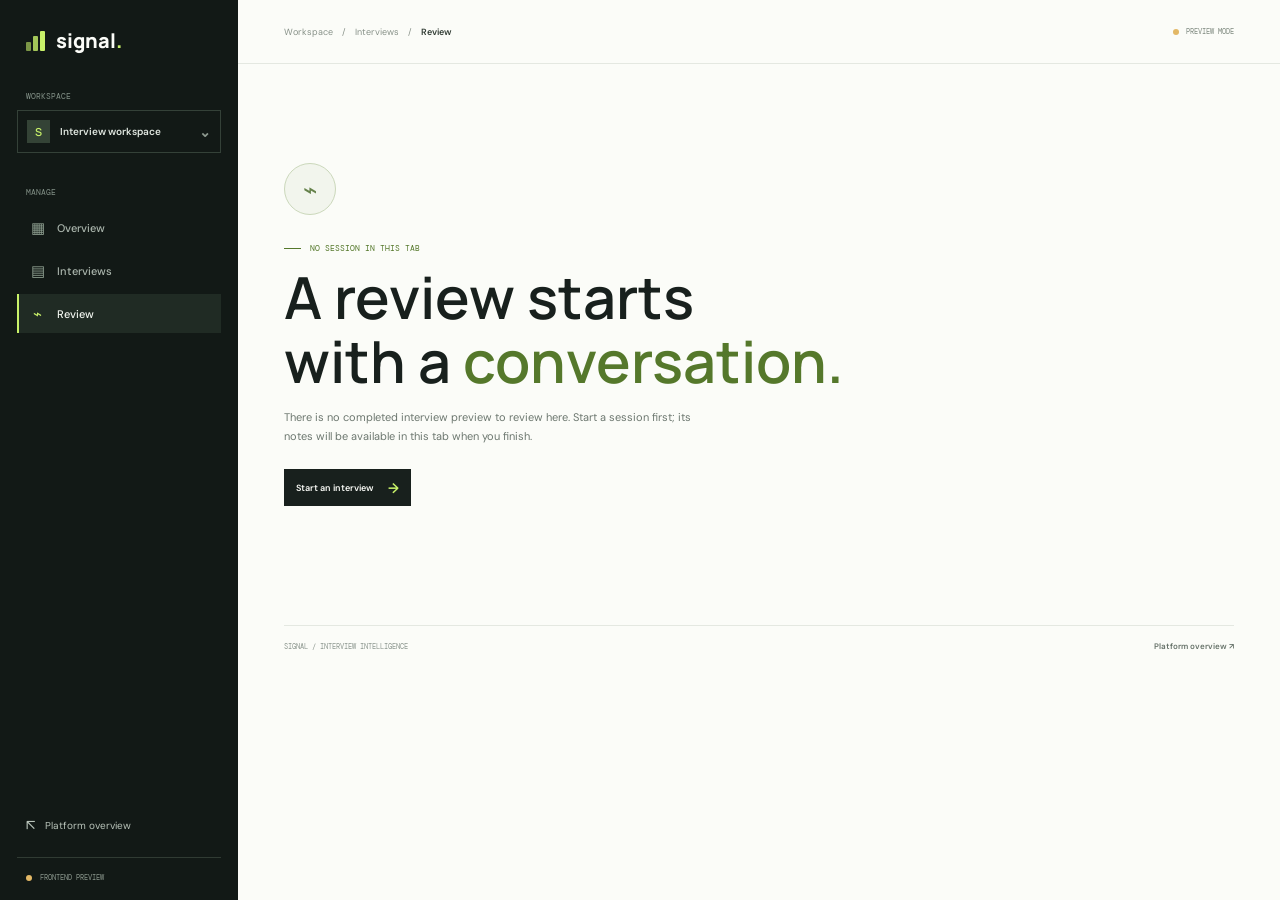
==== frontend/html/result.html @ 8711a0a1 "first commit" ====
<!doctype html>
<html lang="en">
<head>
	<meta charset="utf-8">
	<meta name="viewport" content="width=device-width, initial-scale=1">
	<meta name="theme-color" content="#121916">
	<meta name="description" content="Review interview notes and evaluation status in your Signal workspace.">
	<title>Interview review | Signal</title>
	<link rel="preconnect" href="https://fonts.googleapis.com">
	<link rel="preconnect" href="https://fonts.gstatic.com" crossorigin>
	<link href="https://fonts.googleapis.com/css2?family=DM+Mono:wght@400;500&family=DM+Sans:wght@400;500;600;700&family=Manrope:wght@400;500;600;700;800&display=swap" rel="stylesheet">
	<link rel="stylesheet" href="../css/result.css">
	<script src="../js/result.js" defer></script>
</head>
<body>
	<a class="skip-link" href="#main-content">Skip to interview review</a>
	<div class="app-shell">
		<aside class="sidebar" id="sidebar" aria-label="Workspace navigation">
			<a class="brand" href="index.html" aria-label="Signal home"><span class="brand-mark" aria-hidden="true"><i></i><i></i><i></i></span><span>signal<span class="brand-period">.</span></span></a>
			<div class="workspace-label">WORKSPACE</div>
			<div class="workspace-name"><span class="workspace-icon" aria-hidden="true">S</span><span>Interview workspace</span><span class="workspace-caret" aria-hidden="true">⌄</span></div>
			<nav class="side-nav" aria-label="Workspace navigation">
				<span class="nav-group-label">MANAGE</span>
				<a class="nav-link" href="dashboard.html"><span class="nav-icon" aria-hidden="true">▦</span>Overview</a>
				<a class="nav-link" href="interview.html"><span class="nav-icon" aria-hidden="true">▤</span>Interviews</a>
				<a class="nav-link is-active" href="#review" aria-current="page"><span class="nav-icon" aria-hidden="true">⌁</span>Review</a>
			</nav>
			<div class="sidebar-bottom"><a class="platform-link" href="index.html"><span aria-hidden="true">↖</span> Platform overview</a><div class="sidebar-foot"><span class="status-dot"></span> FRONTEND PREVIEW</div></div>
		</aside>
		<button class="sidebar-scrim" type="button" aria-label="Close navigation"></button>

		<main class="main-content" id="main-content">
			<header class="topbar">
				<button class="mobile-menu-toggle" type="button" aria-expanded="false" aria-controls="sidebar" aria-label="Open navigation"><span></span><span></span></button>
				<div class="breadcrumb"><a href="dashboard.html">Workspace</a><span aria-hidden="true">/</span><a href="dashboard.html#interviews">Interviews</a><span aria-hidden="true">/</span><strong>Review</strong></div>
				<div class="preview-label"><span class="preview-dot"></span> PREVIEW MODE</div>
			</header>

			<div class="content-wrap" id="review">
				<section class="review-view" id="review-view" aria-labelledby="page-title">
					<div class="page-heading">
						<div><p class="eyebrow"><span class="eyebrow-line"></span> INTERVIEW WORKSPACE / REVIEW</p><h1 id="page-title">Interview review</h1><p class="heading-copy">A grounded record of the conversation, ready for human evaluation.</p></div>
						<div class="heading-actions"><button class="quiet-button" id="print-review" type="button" aria-label="Print interview review"><span aria-hidden="true">▧</span> Print review</button><a class="primary-action" href="dashboard.html">Dashboard <span aria-hidden="true">↗</span></a></div>
					</div>

					<section class="review-notice" aria-label="Evaluation status"><span class="notice-icon" aria-hidden="true">i</span><div><strong>Evaluation is pending</strong><p>No scores or recommendations are generated in this frontend preview. Review the recorded notes against your role criteria.</p></div><span class="pending-badge"><i></i> HUMAN REVIEW</span></section>

					<section class="candidate-summary" aria-label="Interview details">
						<div class="candidate-identity"><span class="candidate-avatar" id="candidate-avatar" aria-hidden="true">—</span><div><span class="summary-kicker">CANDIDATE</span><h2 id="candidate-name">No session selected</h2><p id="candidate-role">Start or complete an interview to see its details.</p></div></div>
						<div class="summary-stat"><span class="summary-kicker">SESSION LENGTH</span><strong id="session-length">—</strong></div>
						<div class="summary-stat"><span class="summary-kicker">PROMPTS REACHED</span><strong id="prompts-reached">—</strong></div>
						<div class="summary-stat"><span class="summary-kicker">NOTES CAPTURED</span><strong id="notes-captured">—</strong></div>
					</section>

					<div class="review-grid">
						<section class="evidence-section" aria-labelledby="evidence-title">
							<div class="section-heading"><div><p class="section-kicker">CONVERSATION RECORD</p><h2 id="evidence-title">Interview evidence</h2></div><span class="section-meta" id="evidence-count">NO SESSION DATA</span></div>
							<div class="evidence-list" id="evidence-list"><div class="empty-panel"><span class="empty-glyph" aria-hidden="true">⌁</span><h3>No interview notes to review</h3><p>Complete a preview interview to bring its notes into this review.</p><a href="interview.html">Start an interview <span aria-hidden="true">→</span></a></div></div>
						</section>
						<aside class="evaluation-column" aria-label="Evaluation framework">
							<section class="framework-panel"><div class="section-heading compact-heading"><div><p class="section-kicker">REVIEW FRAMEWORK</p><h2>Evaluation areas</h2></div><span class="framework-mark" aria-hidden="true">◎</span></div><p class="framework-intro">Use role-specific criteria and direct evidence when reviewing. Nothing is scored automatically here.</p>
								<ul class="criteria-list">
									<li><span class="criterion-icon" aria-hidden="true">↗</span><div><strong>Role-related skills</strong><small>Evidence against the role requirements</small></div><span class="criterion-state">NOT SCORED</span></li>
									<li><span class="criterion-icon criterion-coral" aria-hidden="true">≋</span><div><strong>Communication</strong><small>Clarity, listening, and explanation</small></div><span class="criterion-state">NOT SCORED</span></li>
									<li><span class="criterion-icon criterion-blue" aria-hidden="true">⌁</span><div><strong>Problem solving</strong><small>Reasoning, approach, and learning</small></div><span class="criterion-state">NOT SCORED</span></li>
									<li><span class="criterion-icon criterion-olive" aria-hidden="true">◇</span><div><strong>Collaboration</strong><small>Working through perspectives together</small></div><span class="criterion-state">NOT SCORED</span></li>
								</ul>
								<div class="framework-foot"><span class="foot-check" aria-hidden="true">✓</span><p>Keep the decision with the hiring team. Treat notes as evidence to discuss, not a verdict.</p></div>
							</section>
							<section class="next-step-panel"><span class="section-kicker">WHAT’S NEXT</span><h2>Bring the review together.</h2><p>Compare interview evidence with your shared role criteria before deciding on next steps.</p><a href="dashboard.html#insights">Go to workspace insights <span aria-hidden="true">→</span></a></section>
						</aside>
					</div>
					<div class="review-footer"><span>SESSION DATA IS HELD IN THIS TAB ONLY</span><button type="button" id="clear-session">Clear preview data</button></div>
				</section>

				<section class="no-session-view is-hidden" id="no-session-view" aria-labelledby="no-session-title">
					<div class="empty-mark-large" aria-hidden="true">⌁</div><p class="eyebrow"><span class="eyebrow-line"></span> NO SESSION IN THIS TAB</p><h1 id="no-session-title">A review starts<br>with a <em>conversation.</em></h1><p class="no-session-copy">There is no completed interview preview to review here. Start a session first; its notes will be available in this tab when you finish.</p><a class="primary-action" href="interview.html">Start an interview <span aria-hidden="true">→</span></a>
				</section>

				<footer class="page-footer"><span>SIGNAL / INTERVIEW INTELLIGENCE</span><a href="index.html">Platform overview ↗</a></footer>
			</div>
		</main>
	</div>
</body>
</html>
---- frontend/css/result.css ----
:root {
	color-scheme: light;
	--ink: #18201d;
	--paper: #f4f5f0;
	--paper-bright: #fbfcf8;
	--line: #dce1da;
	--green: #c8f169;
	--green-dark: #55782b;
	--coral: #ff755e;
	--font-body: "DM Sans", "Segoe UI", sans-serif;
	--font-display: "Manrope", "Segoe UI", sans-serif;
	--font-mono: "DM Mono", Consolas, monospace;
	--sidebar-width: 238px;
}

* { box-sizing: border-box; }
html { min-width: 320px; scroll-behavior: smooth; scroll-padding-top: 80px; }
body { min-width: 320px; min-height: 100vh; margin: 0; background: var(--paper-bright); color: var(--ink); font-family: var(--font-body); -webkit-font-smoothing: antialiased; }
a { color: inherit; text-decoration: none; }
button { font: inherit; }
.skip-link { position: fixed; z-index: 30; top: 12px; left: 12px; padding: 10px 14px; transform: translateY(-160%); background: var(--green); color: var(--ink); }.skip-link:focus { transform: translateY(0); }
.is-hidden { display: none !important; }
.app-shell { min-height: 100vh; }
.sidebar { position: fixed; z-index: 12; inset: 0 auto 0 0; display: flex; flex-direction: column; width: var(--sidebar-width); padding: 27px 17px 16px; background: #121916; color: #dce4dd; }
.brand { display: inline-flex; align-items: center; gap: 10px; width: fit-content; margin: 0 0 37px 9px; color: var(--paper-bright); font-family: var(--font-display); font-size: 20px; font-weight: 800; }.brand-period { color: var(--green); }
.brand-mark { display: inline-flex; align-items: end; gap: 2px; width: 20px; height: 20px; }.brand-mark i { display: block; width: 5px; border-radius: 1px; background: var(--green); }.brand-mark i:nth-child(1) { height: 9px; opacity: .58; }.brand-mark i:nth-child(2) { height: 15px; opacity: .8; }.brand-mark i:nth-child(3) { height: 20px; }
.workspace-label, .nav-group-label { margin: 0 9px 9px; color: #829087; font-family: var(--font-mono); font-size: 8px; }.workspace-name { display: flex; align-items: center; gap: 10px; min-height: 43px; padding: 0 9px; border: 1px solid #344138; color: #e0e7e0; font-size: 10px; font-weight: 600; }.workspace-icon { display: grid; width: 23px; height: 23px; place-items: center; background: #344336; color: var(--green); font-family: var(--font-display); font-size: 11px; }.workspace-name > span:nth-child(2) { flex: 1; }.workspace-caret { color: #8e9a90; font-size: 14px; }
.side-nav { display: flex; flex-direction: column; gap: 4px; margin-top: 34px; }.nav-group-label { margin-bottom: 7px; }.nav-link { display: flex; align-items: center; gap: 11px; min-height: 39px; padding: 0 10px; border-left: 2px solid transparent; color: #abb6ad; font-size: 11px; font-weight: 500; transition: background .18s ease, color .18s ease; }.nav-link:hover { background: #202b24; color: var(--paper-bright); }.nav-link.is-active { border-left-color: var(--green); background: #202b24; color: #f3f7f1; }.nav-icon { display: grid; width: 17px; place-items: center; color: #8fa091; font-size: 15px; }.nav-link.is-active .nav-icon { color: var(--green); }
.sidebar-bottom { margin-top: auto; }.platform-link { display: flex; align-items: center; gap: 10px; min-height: 38px; padding: 0 9px; color: #b9c4ba; font-size: 10px; }.platform-link:hover { color: var(--green); }.platform-link span { font-size: 15px; }.sidebar-foot { display: flex; align-items: center; gap: 8px; margin-top: 13px; padding: 15px 9px 2px; border-top: 1px solid #303b33; color: #8b978d; font-family: var(--font-mono); font-size: 7px; }.status-dot { width: 6px; height: 6px; border-radius: 50%; background: #e3b866; }.sidebar-scrim { display: none; }
.main-content { min-height: 100vh; margin-left: var(--sidebar-width); }.topbar { position: sticky; z-index: 8; top: 0; display: flex; align-items: center; justify-content: space-between; height: 64px; padding: 0 46px; border-bottom: 1px solid #e4e8e1; background: rgba(251,252,248,.95); backdrop-filter: blur(10px); }.breadcrumb { display: flex; align-items: center; gap: 9px; color: #879188; font-size: 9px; }.breadcrumb a:hover { color: var(--green-dark); }.breadcrumb strong { color: #313c34; font-weight: 600; }.preview-label { display: inline-flex; align-items: center; gap: 7px; color: #7e897f; font-family: var(--font-mono); font-size: 7px; }.preview-dot { width: 6px; height: 6px; border-radius: 50%; background: #e3b866; }.mobile-menu-toggle { display: none; }
.content-wrap { max-width: 1500px; min-height: calc(100vh - 64px); margin: 0 auto; padding: 39px 46px 20px; }.page-heading { display: flex; align-items: end; justify-content: space-between; gap: 20px; margin-bottom: 22px; }.eyebrow { display: flex; align-items: center; gap: 9px; margin: 0 0 12px; color: var(--green-dark); font-family: var(--font-mono); font-size: 8px; }.eyebrow-line { display: inline-block; width: 17px; height: 1px; background: currentColor; }h1, h2, h3, p { margin-top: 0; }h1, h2 { font-family: var(--font-display); letter-spacing: 0; }.page-heading h1 { margin: 0 0 7px; font-size: 31px; font-weight: 700; line-height: 1.2; }.heading-copy { margin: 0; color: #6c776f; font-size: 10px; line-height: 1.7; }.heading-actions { display: flex; align-items: center; gap: 9px; }.quiet-button { display: inline-flex; align-items: center; gap: 7px; min-height: 37px; padding: 0 11px; border: 1px solid #d7ded5; background: transparent; color: #556158; cursor: pointer; font-size: 9px; font-weight: 600; }.quiet-button:hover { background: #f0f3eb; }.quiet-button span { font-size: 13px; }.primary-action { display: inline-flex; align-items: center; justify-content: center; gap: 15px; min-height: 37px; padding: 0 12px; border: 0; background: #18201d; color: var(--paper-bright); cursor: pointer; font-size: 9px; font-weight: 600; white-space: nowrap; transition: background .18s ease, transform .18s ease; }.primary-action:hover { transform: translateY(-1px); background: #2d3a31; }.primary-action span { color: var(--green); font-size: 14px; }button:focus-visible, a:focus-visible { outline: 2px solid var(--green-dark); outline-offset: 3px; }
.review-notice { display: flex; align-items: center; gap: 11px; min-height: 61px; padding: 10px 14px; border: 1px solid #e4e4d5; background: #f6f5eb; }.notice-icon { display: grid; flex: 0 0 21px; width: 21px; height: 21px; place-items: center; border: 1px solid #b8b79b; border-radius: 50%; color: #7e784e; font-size: 11px; font-weight: 700; }.review-notice > div:nth-child(2) { flex: 1; }.review-notice strong { display: block; margin-bottom: 3px; color: #4a4938; font-size: 9px; }.review-notice p { margin: 0; color: #777665; font-size: 8px; line-height: 1.6; }.pending-badge { display: inline-flex; flex: 0 0 auto; align-items: center; gap: 6px; padding: 6px 7px; border: 1px solid #dedcc9; color: #77734e; font-family: var(--font-mono); font-size: 6px; }.pending-badge i { width: 5px; height: 5px; border-radius: 50%; background: #c29d52; }
.candidate-summary { display: grid; grid-template-columns: minmax(240px, 1.7fr) repeat(3, minmax(100px, .7fr)); align-items: center; gap: 0; margin-top: 16px; padding: 16px 18px; border: 1px solid var(--line); background: #fff; }.candidate-identity { display: flex; align-items: center; gap: 13px; min-width: 0; }.candidate-avatar { display: grid; flex: 0 0 43px; width: 43px; height: 43px; place-items: center; border: 1px solid #cbd8b9; background: #f1f5e9; color: #587439; font-family: var(--font-display); font-size: 15px; font-weight: 700; }.summary-kicker { display: block; margin-bottom: 5px; color: #89938b; font-family: var(--font-mono); font-size: 6px; }.candidate-identity h2 { max-width: 280px; overflow: hidden; margin: 0 0 3px; font-size: 14px; font-weight: 700; text-overflow: ellipsis; white-space: nowrap; }.candidate-identity p { margin: 0; overflow: hidden; color: #778279; font-size: 8px; text-overflow: ellipsis; white-space: nowrap; }.summary-stat { min-height: 41px; padding: 6px 12px; border-left: 1px solid #e5e9e2; }.summary-stat strong { display: block; color: #3a463e; font-family: var(--font-display); font-size: 13px; font-weight: 700; }
.review-grid { display: grid; grid-template-columns: minmax(0, 1.35fr) minmax(290px, .8fr); align-items: start; gap: 20px; margin-top: 30px; }.section-heading { display: flex; align-items: end; justify-content: space-between; gap: 10px; margin-bottom: 13px; }.section-kicker { margin: 0 0 6px; color: #7b877e; font-family: var(--font-mono); font-size: 7px; }.section-heading h2 { margin: 0; font-size: 17px; font-weight: 700; }.section-meta { color: #939d95; font-family: var(--font-mono); font-size: 6px; text-align: right; }.evidence-list { display: grid; gap: 8px; }.evidence-card { padding: 14px 15px; border: 1px solid var(--line); background: #fff; }.evidence-topline { display: flex; align-items: center; justify-content: space-between; gap: 10px; margin-bottom: 9px; }.evidence-topline span:first-child { color: #75836e; font-family: var(--font-mono); font-size: 7px; }.evidence-topline span:last-child { color: #929c94; font-family: var(--font-mono); font-size: 6px; }.evidence-card h3 { margin: 0 0 8px; color: #354138; font-family: var(--font-display); font-size: 11px; font-weight: 700; line-height: 1.5; }.evidence-card blockquote { margin: 0; padding: 0 0 0 10px; border-left: 2px solid #c1d79d; color: #606c63; font-size: 9px; line-height: 1.7; white-space: pre-wrap; overflow-wrap: anywhere; }.empty-panel { display: flex; min-height: 220px; flex-direction: column; align-items: center; justify-content: center; padding: 22px; border: 1px solid var(--line); background: #fff; text-align: center; }.empty-glyph { margin-bottom: 10px; color: #94a580; font-size: 25px; }.empty-panel h3 { margin: 0 0 6px; font-family: var(--font-display); font-size: 13px; }.empty-panel p { max-width: 260px; margin: 0 0 13px; color: #778279; font-size: 9px; line-height: 1.6; }.empty-panel a { color: #526f38; font-size: 9px; font-weight: 700; }.empty-panel a span { margin-left: 4px; }
.evaluation-column { display: grid; gap: 13px; }.framework-panel { padding: 16px 15px 13px; border: 1px solid var(--line); background: #fff; }.compact-heading { align-items: center; margin-bottom: 7px; }.compact-heading h2 { font-size: 14px; }.framework-mark { display: grid; width: 27px; height: 27px; place-items: center; border: 1px solid #dce4d4; border-radius: 50%; color: var(--green-dark); font-size: 15px; }.framework-intro { margin: 0 0 11px; color: #7a857d; font-size: 8px; line-height: 1.6; }.criteria-list { padding: 0; margin: 0; list-style: none; }.criteria-list li { display: grid; grid-template-columns: 24px minmax(0, 1fr) auto; align-items: center; gap: 8px; min-height: 51px; border-top: 1px solid #e7ebe5; }.criterion-icon { display: grid; width: 22px; height: 22px; place-items: center; border-radius: 50%; background: #eef3e6; color: #5b7a39; font-size: 12px; }.criterion-coral { background: #f9ece8; color: #b66551; }.criterion-blue { background: #eaf0f2; color: #627f8c; }.criterion-olive { background: #f1f0e3; color: #827941; }.criteria-list strong, .criteria-list small { display: block; }.criteria-list strong { margin-bottom: 3px; color: #465148; font-size: 8px; }.criteria-list small { color: #89938b; font-size: 7px; line-height: 1.4; }.criterion-state { color: #9b8d64; font-family: var(--font-mono); font-size: 5px; text-align: right; }.framework-foot { display: flex; align-items: flex-start; gap: 8px; margin-top: 11px; padding: 10px 9px; background: #f1f4ec; }.foot-check { color: #658244; font-size: 11px; }.framework-foot p { margin: 0; color: #667261; font-size: 7px; line-height: 1.6; }.next-step-panel { padding: 15px; background: #18211c; color: #edf2ec; }.next-step-panel .section-kicker { color: #b0bcae; }.next-step-panel h2 { margin: 0 0 7px; color: var(--green); font-family: var(--font-display); font-size: 14px; }.next-step-panel p { margin: 0 0 12px; color: #bac4ba; font-size: 8px; line-height: 1.6; }.next-step-panel a { color: #e1e9df; font-size: 8px; font-weight: 600; }.next-step-panel a span { margin-left: 5px; color: var(--green); }
.review-footer { display: flex; align-items: center; justify-content: space-between; gap: 12px; margin-top: 25px; padding-top: 12px; border-top: 1px solid #e4e8e1; color: #909a92; font-family: var(--font-mono); font-size: 6px; }.review-footer button { padding: 4px 0; border: 0; background: transparent; color: #758077; cursor: pointer; font-family: var(--font-body); font-size: 8px; }.review-footer button:hover { color: #a34f40; }
.no-session-view { max-width: 700px; padding: 60px 0 90px; }.empty-mark-large { display: grid; width: 52px; height: 52px; margin-bottom: 28px; place-items: center; border: 1px solid #cbd8bb; border-radius: 50%; background: #f2f5ed; color: #65814a; font-size: 24px; }.no-session-view h1 { margin: 0 0 15px; font-size: clamp(40px, 5vw, 58px); font-weight: 600; line-height: 1.1; }.no-session-view h1 em { color: var(--green-dark); font-style: normal; }.no-session-copy { max-width: 420px; margin-bottom: 22px; color: #6c776f; font-size: 11px; line-height: 1.8; }
.page-footer { display: flex; align-items: center; justify-content: space-between; gap: 15px; margin-top: 29px; padding: 15px 0 4px; border-top: 1px solid #e4e8e1; color: #8d978f; font-family: var(--font-mono); font-size: 7px; }.page-footer a { color: #657168; font-family: var(--font-body); font-size: 8px; font-weight: 600; }
@media (min-width: 1500px) { .content-wrap { padding-right: 60px; padding-left: 60px; } }
@media (max-width: 1100px) { :root { --sidebar-width: 215px; }.topbar { padding-right: 30px; padding-left: 30px; }.content-wrap { padding-right: 30px; padding-left: 30px; }.candidate-summary { grid-template-columns: minmax(190px, 1.4fr) repeat(3, minmax(90px, .7fr)); padding-right: 12px; padding-left: 12px; }.summary-stat { padding-right: 8px; padding-left: 8px; }.review-grid { grid-template-columns: minmax(0, 1.2fr) minmax(270px, .9fr); gap: 14px; } }
@media (max-width: 760px) { :root { --sidebar-width: 255px; }.sidebar { transform: translateX(-101%); transition: transform .22s ease; box-shadow: 12px 0 35px rgba(15,24,18,.14); }.sidebar.is-open { transform: translateX(0); }.sidebar-scrim { position: fixed; z-index: 11; inset: 0; display: block; visibility: hidden; border: 0; background: rgba(14,20,16,.42); opacity: 0; transition: opacity .2s ease, visibility .2s ease; }.sidebar-scrim.is-visible { visibility: visible; opacity: 1; }.main-content { margin-left: 0; }.topbar { justify-content: flex-start; gap: 12px; height: 58px; padding: 0 22px; }.mobile-menu-toggle { display: flex; width: 32px; height: 32px; flex-direction: column; justify-content: center; gap: 5px; padding: 7px; border: 1px solid #d8ded6; background: transparent; color: var(--ink); }.mobile-menu-toggle span { display: block; width: 100%; height: 1px; background: currentColor; }.breadcrumb { flex: 1; }.content-wrap { min-height: calc(100vh - 58px); padding: 30px 22px 20px; }.candidate-summary { grid-template-columns: minmax(0, 1.5fr) repeat(3, minmax(80px, .65fr)); }.review-grid { grid-template-columns: 1fr; }.evaluation-column { grid-template-columns: 1.15fr .85fr; align-items: start; }.page-footer { margin-top: 24px; } }
@media (max-width: 560px) { .topbar { padding: 0 15px; gap: 8px; }.breadcrumb { gap: 6px; font-size: 8px; }.preview-label { font-size: 6px; }.content-wrap { padding: 25px 15px 17px; }.page-heading { align-items: flex-start; flex-direction: column; gap: 13px; }.page-heading h1 { font-size: 28px; }.heading-actions { align-self: stretch; justify-content: flex-end; }.review-notice { align-items: flex-start; flex-wrap: wrap; }.review-notice > div:nth-child(2) { flex-basis: calc(100% - 37px); }.pending-badge { margin-left: 32px; }.candidate-summary { grid-template-columns: 1fr 1fr; gap: 0; padding: 14px; }.candidate-identity { grid-column: 1 / -1; padding-bottom: 14px; }.summary-stat { min-height: 50px; padding: 9px 6px; border-top: 1px solid #e5e9e2; border-left: 0; }.summary-stat:nth-child(3), .summary-stat:nth-child(4) { border-left: 1px solid #e5e9e2; }.review-grid { margin-top: 25px; }.evaluation-column { grid-template-columns: 1fr; }.criteria-list li { grid-template-columns: 24px minmax(0, 1fr) auto; }.criterion-state { font-size: 6px; }.section-heading h2 { font-size: 16px; }.evidence-card { padding: 12px; }.no-session-view { padding-top: 40px; }.no-session-view h1 { font-size: 42px; }.review-footer { align-items: flex-start; flex-direction: column; }.page-footer { margin-top: 22px; } }
@media (prefers-reduced-motion: reduce) { *, *::before, *::after { scroll-behavior: auto !important; animation-duration: .01ms !important; animation-iteration-count: 1 !important; transition-duration: .01ms !important; } }
@media print { .sidebar, .topbar, .heading-actions, .next-step-panel, .review-footer, .page-footer, .skip-link { display: none !important; }.main-content { margin: 0; }.content-wrap { max-width: none; padding: 0; }.review-notice { print-color-adjust: exact; }.review-grid { grid-template-columns: 1fr 1fr; }.candidate-summary, .evidence-card, .framework-panel { break-inside: avoid; }body { background: white; } }
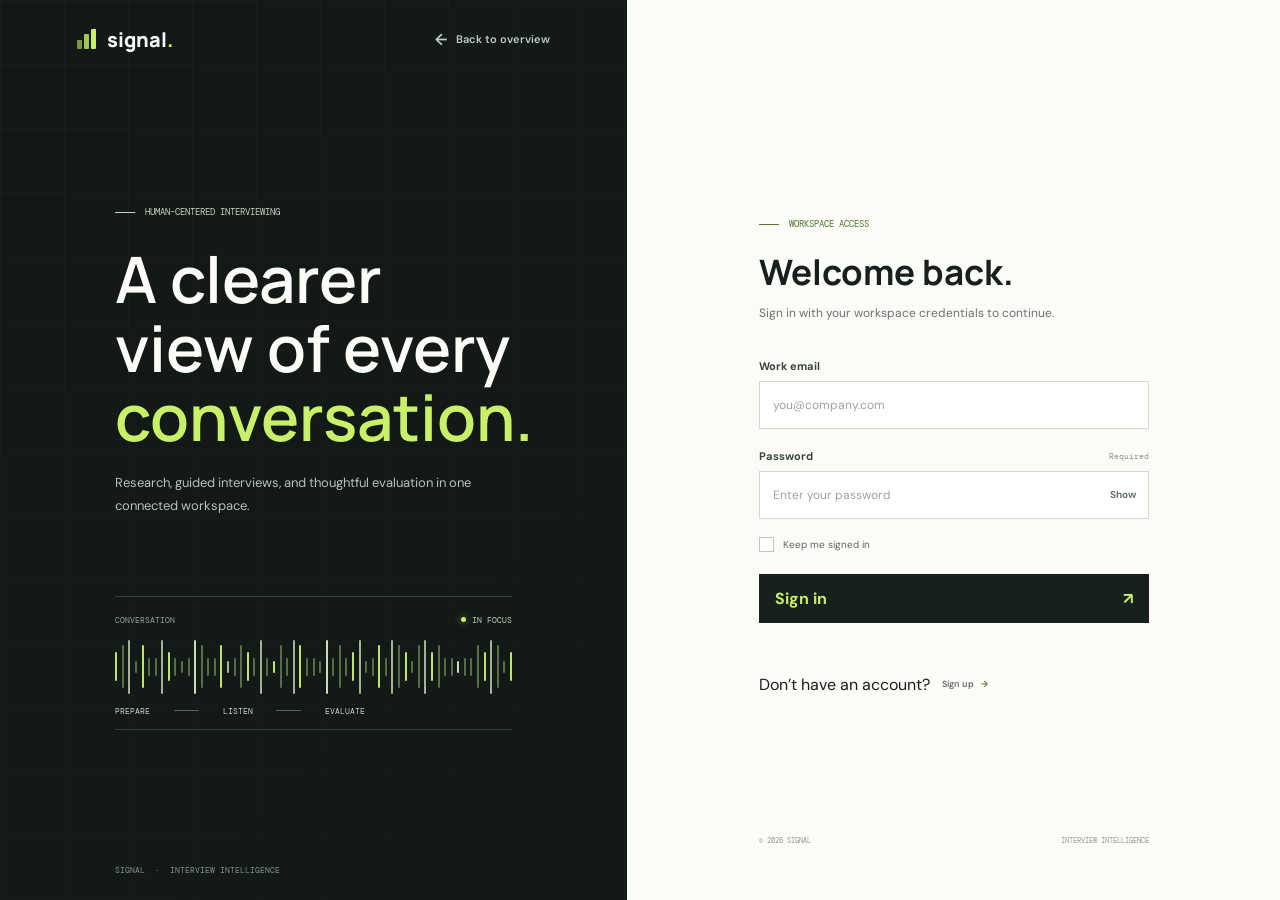
==== commit 976a5873: "Updated project with latest changes" ====
--- a/frontend/html/result.html
+++ b/frontend/html/result.html
@@ -10,6 +10,7 @@
 	<link rel="preconnect" href="https://fonts.gstatic.com" crossorigin>
 	<link href="https://fonts.googleapis.com/css2?family=DM+Mono:wght@400;500&family=DM+Sans:wght@400;500;600;700&family=Manrope:wght@400;500;600;700;800&display=swap" rel="stylesheet">
 	<link rel="stylesheet" href="../css/result.css">
+	<script src="../js/api-client.js" defer></script>
 	<script src="../js/result.js" defer></script>
 </head>
 <body>
@@ -25,7 +26,7 @@
 				<a class="nav-link" href="interview.html"><span class="nav-icon" aria-hidden="true">▤</span>Interviews</a>
 				<a class="nav-link is-active" href="#review" aria-current="page"><span class="nav-icon" aria-hidden="true">⌁</span>Review</a>
 			</nav>
-			<div class="sidebar-bottom"><a class="platform-link" href="index.html"><span aria-hidden="true">↖</span> Platform overview</a><div class="sidebar-foot"><span class="status-dot"></span> FRONTEND PREVIEW</div></div>
+			<div class="sidebar-bottom"><a class="platform-link" href="index.html"><span aria-hidden="true">↖</span> Platform overview</a><div class="sidebar-foot"><span class="status-dot"></span> SAVED INTERVIEW</div></div>
 		</aside>
 		<button class="sidebar-scrim" type="button" aria-label="Close navigation"></button>
 
@@ -33,20 +34,20 @@
 			<header class="topbar">
 				<button class="mobile-menu-toggle" type="button" aria-expanded="false" aria-controls="sidebar" aria-label="Open navigation"><span></span><span></span></button>
 				<div class="breadcrumb"><a href="dashboard.html">Workspace</a><span aria-hidden="true">/</span><a href="dashboard.html#interviews">Interviews</a><span aria-hidden="true">/</span><strong>Review</strong></div>
-				<div class="preview-label"><span class="preview-dot"></span> PREVIEW MODE</div>
+				<div class="preview-label"><span class="preview-dot"></span> PRACTICE REPORT</div>
 			</header>
 
 			<div class="content-wrap" id="review">
 				<section class="review-view" id="review-view" aria-labelledby="page-title">
 					<div class="page-heading">
-						<div><p class="eyebrow"><span class="eyebrow-line"></span> INTERVIEW WORKSPACE / REVIEW</p><h1 id="page-title">Interview review</h1><p class="heading-copy">A grounded record of the conversation, ready for human evaluation.</p></div>
+						<div><p class="eyebrow"><span class="eyebrow-line"></span> INTERVIEW WORKSPACE / REVIEW</p><h1 id="page-title">Your practice report</h1><p class="heading-copy">Feedback grounded in your written answers and the sources used to prepare your questions.</p></div>
 						<div class="heading-actions"><button class="quiet-button" id="print-review" type="button" aria-label="Print interview review"><span aria-hidden="true">▧</span> Print review</button><a class="primary-action" href="dashboard.html">Dashboard <span aria-hidden="true">↗</span></a></div>
 					</div>
 
-					<section class="review-notice" aria-label="Evaluation status"><span class="notice-icon" aria-hidden="true">i</span><div><strong>Evaluation is pending</strong><p>No scores or recommendations are generated in this frontend preview. Review the recorded notes against your role criteria.</p></div><span class="pending-badge"><i></i> HUMAN REVIEW</span></section>
+					<section class="review-notice" aria-label="Evaluation status"><span class="notice-icon" aria-hidden="true">i</span><div><strong>Practice coaching, not a hiring decision</strong><p>Scores and suggestions reflect only the written answers you provided; they do not assess audio, delivery, or body language.</p></div><span class="pending-badge"><i></i> PRACTICE ONLY</span></section>
 
 					<section class="candidate-summary" aria-label="Interview details">
-						<div class="candidate-identity"><span class="candidate-avatar" id="candidate-avatar" aria-hidden="true">—</span><div><span class="summary-kicker">CANDIDATE</span><h2 id="candidate-name">No session selected</h2><p id="candidate-role">Start or complete an interview to see its details.</p></div></div>
+						<div class="candidate-identity"><span class="candidate-avatar" id="candidate-avatar" aria-hidden="true">—</span><div><span class="summary-kicker">CANDIDATE</span><h2 id="candidate-name">Loading interview…</h2><p id="candidate-role">Loading session details.</p></div></div>
 						<div class="summary-stat"><span class="summary-kicker">SESSION LENGTH</span><strong id="session-length">—</strong></div>
 						<div class="summary-stat"><span class="summary-kicker">PROMPTS REACHED</span><strong id="prompts-reached">—</strong></div>
 						<div class="summary-stat"><span class="summary-kicker">NOTES CAPTURED</span><strong id="notes-captured">—</strong></div>
@@ -55,26 +56,26 @@
 					<div class="review-grid">
 						<section class="evidence-section" aria-labelledby="evidence-title">
 							<div class="section-heading"><div><p class="section-kicker">CONVERSATION RECORD</p><h2 id="evidence-title">Interview evidence</h2></div><span class="section-meta" id="evidence-count">NO SESSION DATA</span></div>
-							<div class="evidence-list" id="evidence-list"><div class="empty-panel"><span class="empty-glyph" aria-hidden="true">⌁</span><h3>No interview notes to review</h3><p>Complete a preview interview to bring its notes into this review.</p><a href="interview.html">Start an interview <span aria-hidden="true">→</span></a></div></div>
+							<div class="evidence-list" id="evidence-list"><div class="empty-panel"><span class="empty-glyph" aria-hidden="true">⌁</span><h3>Loading interview answers</h3><p>Your answers will appear here when the saved report loads.</p></div></div>
 						</section>
 						<aside class="evaluation-column" aria-label="Evaluation framework">
-							<section class="framework-panel"><div class="section-heading compact-heading"><div><p class="section-kicker">REVIEW FRAMEWORK</p><h2>Evaluation areas</h2></div><span class="framework-mark" aria-hidden="true">◎</span></div><p class="framework-intro">Use role-specific criteria and direct evidence when reviewing. Nothing is scored automatically here.</p>
+							<section class="practice-report-panel"><div class="section-heading compact-heading"><div><p class="section-kicker">AI PRACTICE REPORT</p><h2>Overall feedback</h2></div><span class="framework-mark" aria-hidden="true">✳</span></div><p class="framework-intro" id="report-summary">Loading your feedback…</p><div id="criteria-list" class="criteria-scores"></div><div class="report-subsection"><h3>What went well</h3><ul id="strength-list" class="report-list"></ul></div><div class="report-subsection"><h3>Growth opportunities</h3><ul id="improvement-list" class="report-list"></ul></div><div class="report-subsection"><h3>Your practice plan</h3><ol id="practice-plan" class="report-list"></ol></div></section>
+							<section class="framework-panel"><div class="section-heading compact-heading"><div><p class="section-kicker">HOW TO USE THIS</p><h2>Coaching, not a verdict</h2></div><span class="framework-mark" aria-hidden="true">◎</span></div><p class="framework-intro">Ratings are model-generated practice signals, not objective measurements. Review the answer evidence, decide what feels useful, and practice the suggestions that fit your goals.</p>
 								<ul class="criteria-list">
-									<li><span class="criterion-icon" aria-hidden="true">↗</span><div><strong>Role-related skills</strong><small>Evidence against the role requirements</small></div><span class="criterion-state">NOT SCORED</span></li>
-									<li><span class="criterion-icon criterion-coral" aria-hidden="true">≋</span><div><strong>Communication</strong><small>Clarity, listening, and explanation</small></div><span class="criterion-state">NOT SCORED</span></li>
-									<li><span class="criterion-icon criterion-blue" aria-hidden="true">⌁</span><div><strong>Problem solving</strong><small>Reasoning, approach, and learning</small></div><span class="criterion-state">NOT SCORED</span></li>
-									<li><span class="criterion-icon criterion-olive" aria-hidden="true">◇</span><div><strong>Collaboration</strong><small>Working through perspectives together</small></div><span class="criterion-state">NOT SCORED</span></li>
+									<li><span class="criterion-icon" aria-hidden="true">↗</span><div><strong>Use concrete examples</strong><small>Explain the context and your specific contribution</small></div></li>
+									<li><span class="criterion-icon criterion-coral" aria-hidden="true">≋</span><div><strong>Show your reasoning</strong><small>Describe decisions, trade-offs, and outcomes</small></div></li>
+									<li><span class="criterion-icon criterion-blue" aria-hidden="true">⌁</span><div><strong>Reflect and improve</strong><small>Connect lessons learned to what you would do next</small></div></li>
 								</ul>
-								<div class="framework-foot"><span class="foot-check" aria-hidden="true">✓</span><p>Keep the decision with the hiring team. Treat notes as evidence to discuss, not a verdict.</p></div>
+								<div class="framework-foot"><span class="foot-check" aria-hidden="true">✓</span><p>Only your written answers were assessed; no speech, tone, or body language was captured.</p></div>
 							</section>
-							<section class="next-step-panel"><span class="section-kicker">WHAT’S NEXT</span><h2>Bring the review together.</h2><p>Compare interview evidence with your shared role criteria before deciding on next steps.</p><a href="dashboard.html#insights">Go to workspace insights <span aria-hidden="true">→</span></a></section>
+							<section class="next-step-panel"><span class="section-kicker">SOURCES USED</span><h2>Explore the references.</h2><p>Official and authoritative sources used to prepare this interview.</p><ul id="source-list" class="report-list source-list"></ul></section>
 						</aside>
 					</div>
-					<div class="review-footer"><span>SESSION DATA IS HELD IN THIS TAB ONLY</span><button type="button" id="clear-session">Clear preview data</button></div>
+					<div class="review-footer"><span>YOUR INTERVIEW AND REPORT ARE SAVED TO YOUR ACCOUNT</span><a class="quiet-button" href="dashboard.html">Back to dashboard</a></div>
 				</section>
 
 				<section class="no-session-view is-hidden" id="no-session-view" aria-labelledby="no-session-title">
-					<div class="empty-mark-large" aria-hidden="true">⌁</div><p class="eyebrow"><span class="eyebrow-line"></span> NO SESSION IN THIS TAB</p><h1 id="no-session-title">A review starts<br>with a <em>conversation.</em></h1><p class="no-session-copy">There is no completed interview preview to review here. Start a session first; its notes will be available in this tab when you finish.</p><a class="primary-action" href="interview.html">Start an interview <span aria-hidden="true">→</span></a>
+					<div class="empty-mark-large" aria-hidden="true">⌁</div><p class="eyebrow"><span class="eyebrow-line"></span> REPORT UNAVAILABLE</p><h1 id="no-session-title">Start with a<br><em>conversation.</em></h1><p class="no-session-copy" id="report-error">This interview report could not be loaded.</p><a class="primary-action" href="interview.html">Start an interview <span aria-hidden="true">→</span></a>
 				</section>
 
 				<footer class="page-footer"><span>SIGNAL / INTERVIEW INTELLIGENCE</span><a href="index.html">Platform overview ↗</a></footer>
--- a/frontend/css/result.css
+++ b/frontend/css/result.css
@@ -42,3 +42,22 @@
 @media (max-width: 560px) { .topbar { padding: 0 15px; gap: 8px; }.breadcrumb { gap: 6px; font-size: 8px; }.preview-label { font-size: 6px; }.content-wrap { padding: 25px 15px 17px; }.page-heading { align-items: flex-start; flex-direction: column; gap: 13px; }.page-heading h1 { font-size: 28px; }.heading-actions { align-self: stretch; justify-content: flex-end; }.review-notice { align-items: flex-start; flex-wrap: wrap; }.review-notice > div:nth-child(2) { flex-basis: calc(100% - 37px); }.pending-badge { margin-left: 32px; }.candidate-summary { grid-template-columns: 1fr 1fr; gap: 0; padding: 14px; }.candidate-identity { grid-column: 1 / -1; padding-bottom: 14px; }.summary-stat { min-height: 50px; padding: 9px 6px; border-top: 1px solid #e5e9e2; border-left: 0; }.summary-stat:nth-child(3), .summary-stat:nth-child(4) { border-left: 1px solid #e5e9e2; }.review-grid { margin-top: 25px; }.evaluation-column { grid-template-columns: 1fr; }.criteria-list li { grid-template-columns: 24px minmax(0, 1fr) auto; }.criterion-state { font-size: 6px; }.section-heading h2 { font-size: 16px; }.evidence-card { padding: 12px; }.no-session-view { padding-top: 40px; }.no-session-view h1 { font-size: 42px; }.review-footer { align-items: flex-start; flex-direction: column; }.page-footer { margin-top: 22px; } }
 @media (prefers-reduced-motion: reduce) { *, *::before, *::after { scroll-behavior: auto !important; animation-duration: .01ms !important; animation-iteration-count: 1 !important; transition-duration: .01ms !important; } }
 @media print { .sidebar, .topbar, .heading-actions, .next-step-panel, .review-footer, .page-footer, .skip-link { display: none !important; }.main-content { margin: 0; }.content-wrap { max-width: none; padding: 0; }.review-notice { print-color-adjust: exact; }.review-grid { grid-template-columns: 1fr 1fr; }.candidate-summary, .evidence-card, .framework-panel { break-inside: avoid; }body { background: white; } }
+.practice-report-panel { padding: 18px; border: 1px solid var(--line); background: #fff; }
+.criteria-scores { display: grid; gap: 8px; margin: 14px 0 18px; }
+.criterion-score { display: grid; grid-template-columns: minmax(0, 1fr) auto; gap: 5px 10px; padding: 9px 10px; border: 1px solid #e4e9e1; background: #f9faf7; }
+.criterion-score strong { color: #435044; font-size: 8px; }
+.criterion-score > span { color: var(--green-dark); font-family: var(--font-mono); font-size: 8px; font-weight: 700; }
+.criterion-score p { grid-column: 1 / -1; margin: 0; color: #768178; font-size: 8px; line-height: 1.6; }
+.report-subsection { margin-top: 16px; padding-top: 13px; border-top: 1px solid #e6eae3; }
+.report-subsection h3 { margin: 0 0 9px; color: #435044; font-family: var(--font-display); font-size: 11px; }
+.report-list { display: grid; gap: 9px; margin: 0; padding-left: 17px; color: #66736a; font-size: 8px; line-height: 1.6; }
+.report-list li::marker { color: var(--green-dark); }
+.report-list strong { color: #405044; }
+.report-list p { margin: 3px 0 0; color: #778279; }
+.source-list a { color: #526f35; text-decoration: underline; text-underline-offset: 2px; overflow-wrap: anywhere; }
+.source-list a:hover { color: #263d19; }
+.response-feedback { margin: 9px 0 0; color: #68756c; font-size: 8px; line-height: 1.6; }
+.review-notice { margin-bottom: 12px; }
+.evaluation-column { display: grid; gap: 12px; }
+.evaluation-column .framework-panel, .evaluation-column .next-step-panel { padding: 16px; }
+.empty-mark-large { margin-bottom: 20px; }
